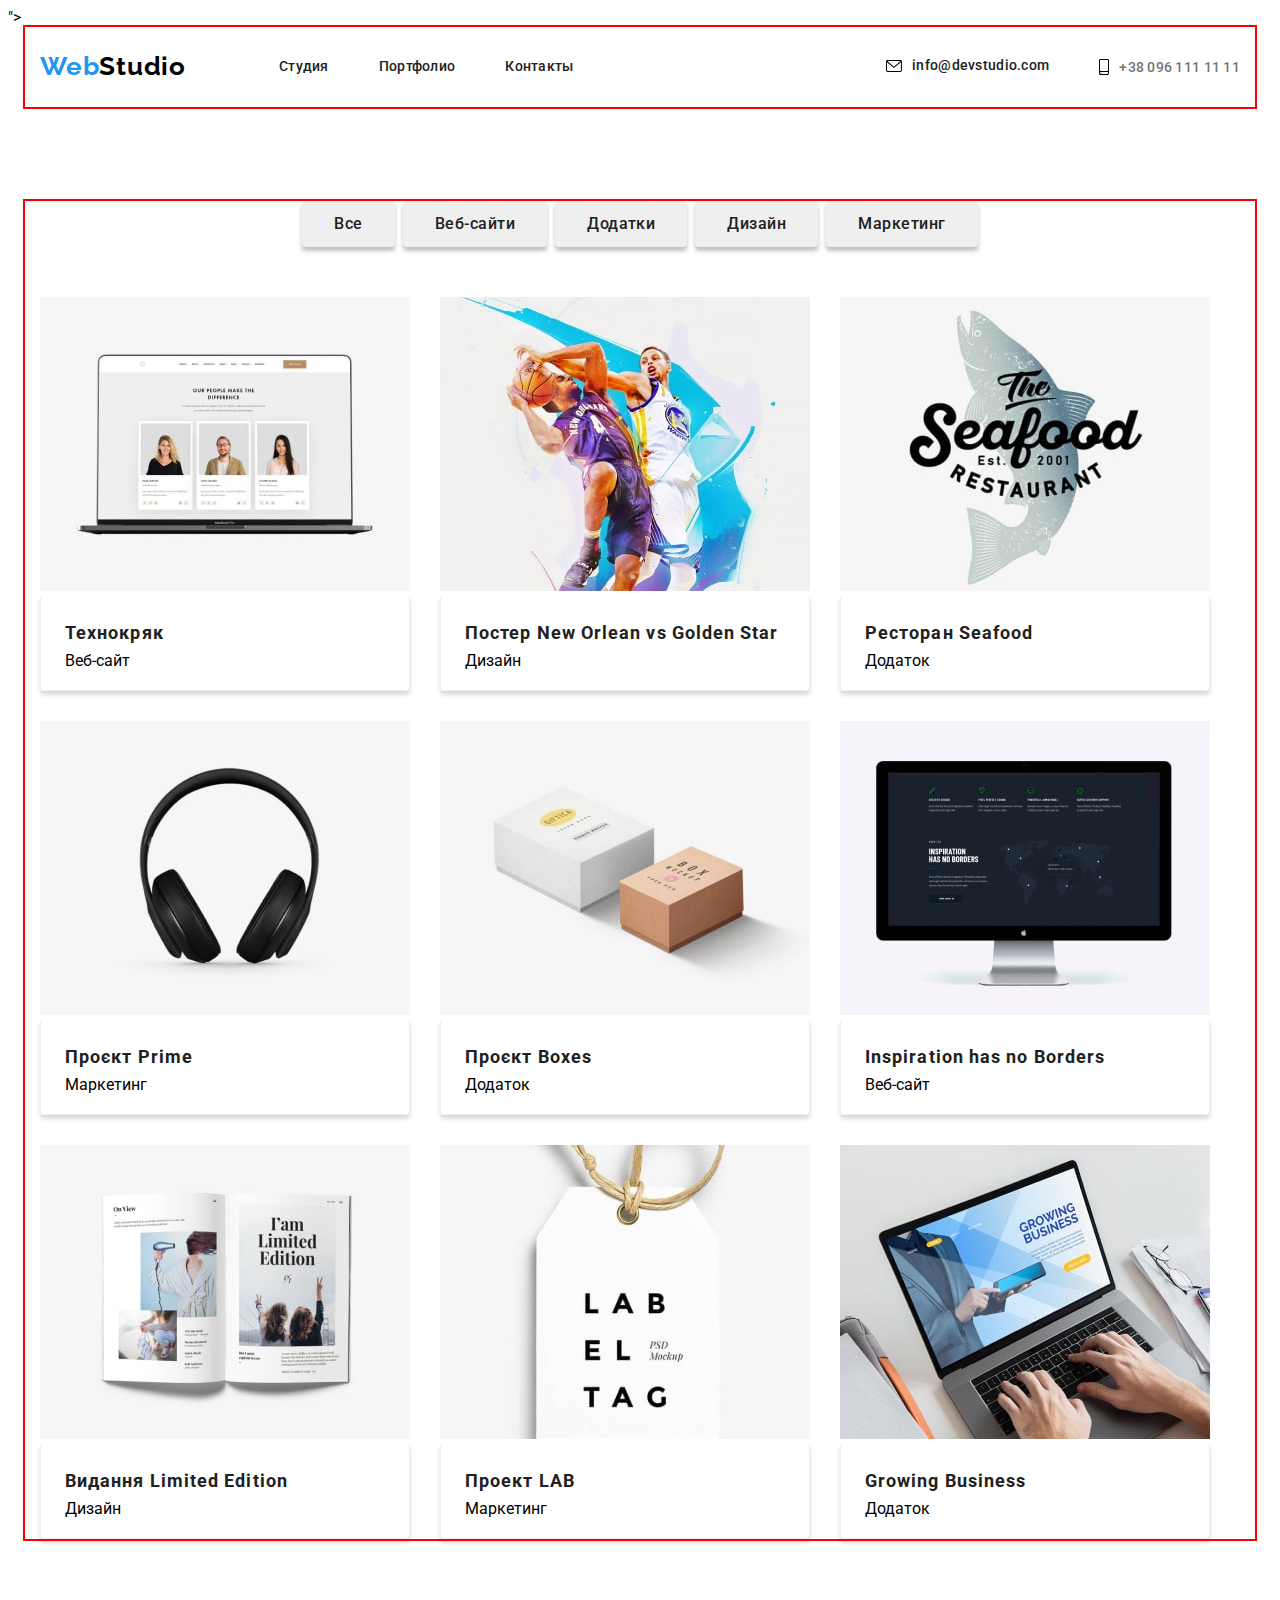
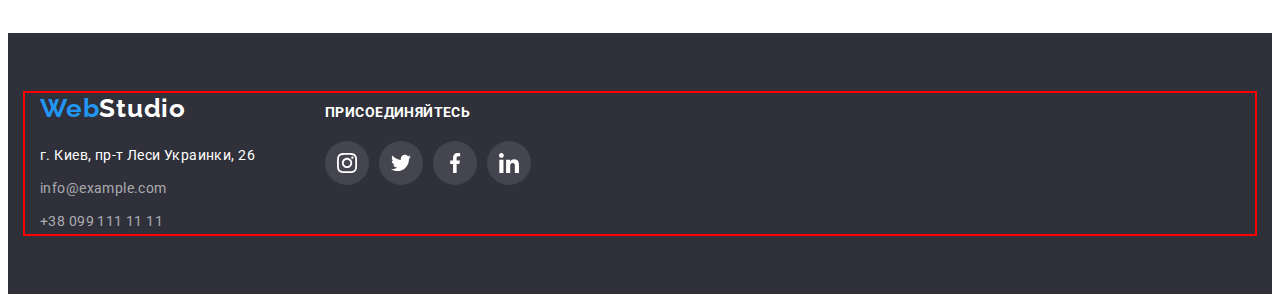
==== portfolio.html @ ff88aa7c "Summary" ====
<!DOCTYPE html>
<html lang="ru">
  <head>
    <meta charset="UTF-8" />
    <meta http-equiv="X-UA-Compatible" content="IE=edge" />
    <meta name="viewport" content="width=device-width, initial-scale=1.0" />
    <title>Document</title>
    <link rel="preconnect" href="https://fonts.googleapis.com" />
    <link rel="preconnect" href="https://fonts.gstatic.com" crossorigin />
    <link
      href="https://fonts.googleapis.com/css2?family=Montserrat:wght@400;700&family=Raleway:wght@700&family=Roboto:wght@400;500;700;900&display=swap"
      rel="stylesheet"
    />
    <link
      rel="stylesheet"
      href="https://cdnjs.cloudflare.com/ajax/libs/modern-normalize/1.1.0/modern-normalize.min.css"
      integrity="sha512-wpPYUAdjBVSE4KJnH1VR1HeZfpl1ub8YT/NKx4PuQ5NmX2tKuGu6U/JRp5y+Y8XG2tV+wKQpNHVUX03MfMFn9Q=="
      crossorigin="anonymous"
      referrerpolicy="no-referrer"
    />
    ">
    <link rel="stylesheet" href="./css/styles.css" />
  </head>
  <body>
    <!--Header-->
    <header class="header">
      <div class="container">
        <a href="" lang="en" class="header-logo link">
          <span class="logo-web">Web</span
          ><span class="logo-studio">Studio</span>
        </a>
        <nav class="header-nav">
          <ul class="header-list list">
            <li class="header-item">
              <a href="" class="header-link link">Студия</a>
            </li>
            <li class="header-item">
              <a href="./portfolio.html " class="header-link link">Портфолио</a>
            </li>
            <li class="header-item">
              <a href="" class="header-link link">Контакты</a>
            </li>
          </ul>
        </nav>

        <ul class="header-list-contact list">
          <li class="header-item-mail">
            <a href="mailto:info@devstudio.com" class="header-link link">
              <svg class="header-icon" width="16" height="12">
                <use href="./img/icons.svg#icon-envelope"></use>
              </svg>
              info@devstudio.com
            </a>
          </li>
          <li class="header-item-tel">
            <a href="tel:+380961111111" class="header-tel header-link link">
              <svg class="header-icon" width="10" height="16">
                <use href="./img/icons.svg#icon-smartphone"></use>
              </svg>
              +38 096 111 11 11</a
            >
          </li>
        </ul>
      </div>
    </header>
    <main>
      <!--Портфолио-->
      <section class="portfolio section">
        <div class="container">
          <h2 class="visually-hidden">портфолио</h2>

          <ul class="portfolio-list buttons list">
            <li class="portfolio-item-btn">
              <button type="button" class="portfolio-btn">Все</button>
            </li>
            <li class="portfolio-item-btn">
              <button type="button" class="portfolio-btn">Веб-сайти</button>
            </li>
            <li class="portfolio-item-btn">
              <button type="button" class="portfolio-btn">Додатки</button>
            </li>
            <li class="portfolio-item-btn">
              <button type="button" class="portfolio-btn">Дизайн</button>
            </li>
            <li class="portfolio-item-btn">
              <button type="button" class="portfolio-btn">Маркетинг</button>
            </li>
          </ul>

          <!--Картинки  -->
          <ul class="portfolio-list picture list">
            <li class="portfolio-item pictures">
              <img
                src="./img/portfolio-img-1.jpg"
                alt="работники"
                width="370"
                height="294"
              />
              <div class="portfolio-work">
                <h2 class="portfolio-title">Технокряк</h2>
                <p class="portfolio-after-title">Веб-сайт</p>
              </div>
            </li>
            <li class="portfolio-item pictures">
              <img
                src="./img/portfolio-img-2.jpg"
                alt="работники"
                width="370"
                height="294"
              />
              <div class="portfolio-work">
                <h2 class="portfolio-title">
                  Постер <span lang="en">New Orlean vs Golden Star</span>
                </h2>
                <p class="portfolio-after-title">Дизайн</p>
              </div>
            </li>

            <li class="portfolio-item pictures">
              <img
                src="./img/portfolio-img-3.jpg"
                alt="работники"
                width="370"
                height="294"
              />
              <div class="portfolio-work">
                <h2 class="portfolio-title">
                  Ресторан <span lang="en">Seafood</span>
                </h2>
                <p class="portfolio-after-title">Додаток</p>
              </div>
            </li>
            <li class="portfolio-item pictures">
              <img
                src="./img/portfolio-img-4.jpg"
                alt="работники"
                width="370"
                height="294"
              />
              <div class="portfolio-work">
                <h2 class="portfolio-title">
                  Проєкт <span lang="en">Prime</span>
                </h2>
                <p class="portfolio-after-title">Маркетинг</p>
              </div>
            </li>
            <li class="portfolio-item pictures">
              <img
                src="./img/portfolio-img-5.jpg"
                alt="работники"
                width="370"
                height="294"
              />
              <div class="portfolio-work">
                <h2 class="portfolio-title">
                  Проєкт <span lang="en">Boxes</span>
                </h2>
                <p class="portfolio-after-title">Додаток</p>
              </div>
            </li>
            <li class="portfolio-item pictures">
              <img
                src="./img/portfolio-img-6.jpg"
                alt="работники"
                width="370"
                height="294"
              />
              <div class="portfolio-work">
                <h2 class="portfolio-title" lang="en">
                  Inspiration has no Borders
                </h2>
                <p class="portfolio-after-title">Веб-сайт</p>
              </div>
            </li>

            <li class="portfolio-item pictures">
              <img
                src="./img/portfolio-img-7.jpg"
                alt="работники"
                width="370"
                height="294"
              />
              <div class="portfolio-work">
                <h2 class="portfolio-title">
                  Видання <span lang="en">Limited Edition</span>
                </h2>
                <p class="portfolio-after-title">Дизайн</p>
              </div>
            </li>
            <li class="portfolio-item pictures">
              <img
                src="./img/portfolio-img-8.jpg"
                alt="работники"
                width="370"
                height="294"
              />
              <div class="portfolio-work">
                <h2 class="portfolio-title">
                  Проект <span lang="en">LAB</span>
                </h2>
                <p class="portfolio-after-title">Маркетинг</p>
              </div>
            </li>
            <li class="portfolio-item pictures">
              <img
                src="./img/portfolio-img-9.jpg"
                alt="работники"
                width="370"
                height="294"
              />
              <div class="portfolio-work">
                <h2 class="portfolio-title" lang="en">Growing Business</h2>
                <p class="portfolio-after-title">Додаток</p>
              </div>
            </li>
          </ul>
        </div>
      </section>
    </main>
    <!-- footer -->
    <footer class="footer">
      <div class="container">
        <div class="footer-logo-address">
          <a href="" lang="en" class="footer-logo link">
            <span class="logo-web">Web</span
            ><span class="footer-logo-studio">Studio</span></a
          >
          <div class="address-footer">
            <address>
              <ul class="footer-list list">
                <li class="footer-item">
                  <a
                    href="https://goo.gl/maps/qvXxVnN7LqY2DfTUA"
                    target="_blank"
                    rel="noopener noreferrer nofollow"
                    class="footer-adress link header-link"
                    >г. Киев, пр-т Леси Украинки, 26</a
                  >
                </li>
                <li class="footer-item">
                  <a
                    href="mailto:info@example.com"
                    class="footer-link link header-link"
                    >info@example.com</a
                  >
                </li>
                <li class="footer-item">
                  <a
                    href="tel:+380991111111"
                    class="footer-tel link header-link"
                    >+38 099 111 11 11</a
                  >
                </li>
              </ul>
            </address>
          </div>
        </div>
        <div class="join-footer">
          <h3 class="join-footer-title">Присоединяйтесь</h3>
          <ul class="join-footer-list">
            <li class="join-footer-item">
              <a href="" class="join-footer-link link">
                <svg class="join-footer-icon" width="20" height="20">
                  <use href="./img/icons.svg#icon-instagram"></use>
                </svg>
              </a>
            </li>
            <li class="join-footer-item">
              <a href="" class="join-footer-link link">
                <svg class="join-footer-icon" width="20" height="20">
                  <use href="./img/icons.svg#icon-twitter"></use>
                </svg>
              </a>
            </li>
            <li class="join-footer-item">
              <a href="" class="join-footer-link link">
                <svg class="join-footer-icon" width="20" height="20">
                  <use href="./img/icons.svg#icon-facebook"></use>
                </svg>
              </a>
            </li>
            <li class="join-footer-item">
              <a href="" class="join-footer-link link">
                <svg class="join-footer-icon" width="20" height="20">
                  <use href="./img/icons.svg#icon-linkedin"></use>
                </svg>
              </a>
            </li>
          </ul>
        </div>
      </div>
    </footer>
  </body>
</html>
---- css/styles.css ----
:root {
  --main-title-color: #212121;
  --main-after-title-color: #757575;
  --main-hero-background-color: #2f303a;
}

html {
  box-sizing: border-box;
}
p,
h1,
h2,
h3,
h4,
h5,
h6 {
  margin: 0;
}
ul {
  margin: 0;
  padding-left: 0;
}

button {
  cursor: pointer;
}
address {
  font-style: normal;
}

body {
  font-family: "Roboto", sans-serif;
}
.container {
  width: 1200px;
  padding-left: 15px;
  padding-right: 15px;
  margin-left: auto;
  margin-right: auto;
  outline: 2px solid red;
}

/* -----------HEADER---------- */

.header .container {
  display: flex;
  align-items: center;
}

.header {
  background-color: #ffffff;
}
.header-logo {
  font-family: "Raleway";
  font-weight: 700;
  font-size: 26px;
  line-height: 1.19;
  letter-spacing: 0.03em;
  padding-top: 24px;
  padding-bottom: 25px;
  margin-right: 93px;
}

.logo-studio {
  color: #000000;
}
.logo-web {
  color: #2196f3;
}
.list {
  list-style: none;
}

.header-list {
  display: flex;
}
.link {
  text-decoration: none;
}

.header-list-contact {
  display: flex;
  margin-left: auto;
}
.header-link {
  display: flex;
  align-items: center;
  font-weight: 500;
  font-size: 14px;
  line-height: 1.14;
  letter-spacing: 0.02em;
  color: #212121;
}
.header-item:not(:last-child) {
  margin-right: 50px;
}

.header-tel {
  font-weight: 500;
  font-size: 14px;
  line-height: 1.33;
  letter-spacing: 0.02em;
  color: #757575;
}

.header-item-tel {
  margin-left: 50px;
}
.header-link:hover {
  color: #2196f3;
  fill: #2196f3;
}

.header-icon {
  margin-right: 10px;
}
/* -----------HERO---------- */
.hero {
  padding: 200px 0;
  max-width: 1600px;
  margin: 0 auto;
  text-align: center;
  background-repeat: no-repeat;
  background-position: center;
  background-color: grey;
  background-image: linear-gradient(
      rgba(47, 48, 58, 0.4),
      rgba(47, 48, 58, 0.4)
    ),
    url(../img/Img\ hero.jpg);
}

.hero,
footer {
  background-color: var(--main-hero-background-color);
}
.visually-hidden {
  position: absolute;
  width: 1px;
  height: 1px;
  margin: -1px;
  border: 0;
  padding: 0;
  white-space: nowrap;
  clip-path: inset(100%);
  clip: rect(0 0 0 0);
  overflow: hidden;
}

.hero-title {
  margin: 0 auto;
  font-weight: 900;
  font-size: 44px;
  line-height: 1.36;
  text-align: center;
  letter-spacing: 0.06em;
  text-transform: uppercase;
  color: #ffffff;
  margin-bottom: 30px;
  max-width: 696px;
}

.hero-btn {
  font-weight: 700;
  font-size: 16px;
  line-height: 1.87;
  letter-spacing: 0.06em;
  color: #ffffff;
  background-color: #2196f3;
  min-width: 216px;
  height: 50px;
}
button {
  display: inline-block;
  font-family: inherit;
  padding: 10px 32px;
}

/* ----конкурентные примущества -----*/
.features-benefits {
  background-color: #f5f4fa;
  margin-bottom: 30px;
  border-radius: 4px;
  height: 120px;
  justify-content: center;
  align-items: center;
  display: flex;
  fill: #afb1b8;
}

.features-list {
  display: flex;
  gap: 30px;
}

.features-after-title {
  font-size: 14px;
  line-height: 1.71;
  letter-spacing: 0.03em;
  color: var(--main-after-title-color);
}

.features-title {
  font-weight: 700;
  font-size: 14px;
  line-height: 1.14;
  letter-spacing: 0.03em;
  text-transform: uppercase;
  color: var(--main-title-color);
  margin-bottom: 10px;
}

/* ----примеры работ---- */

.work-title {
  font-weight: 700;
  font-size: 36px;
  line-height: 1.17;
  text-align: center;
  letter-spacing: 0.03em;
  margin-bottom: 50px;
  color: var(--main-title-color);
}
.work-list {
  display: flex;
  gap: 30px;
}
/* -----команда работников----- */
.team {
  background-color: #f5f4fa;
}
.tean-item {
  width: calc((100%-90px) / 4);
  background-color: #ffffff;
  box-shadow: 0px 1px 3px rgba(0, 0, 0, 0.12), 0px 1px 1px rgba(0, 0, 0, 0.14),
    0px 2px 1px rgba(0, 0, 0, 0.2);
  border-radius: 0px 0px 4px 4px;
}
.team-list {
  display: flex;
  gap: 30px;
}
.team--title {
  font-weight: 700;
  font-size: 36px;
  line-height: 1, 17;
  text-align: center;
  letter-spacing: 0.03em;
  margin-bottom: 50px;
  color: var(--main-title-color);
}

.team-title {
  font-weight: 500;
  font-size: 16px;
  line-height: 1.19;
  text-align: center;
  letter-spacing: 0.03em;
  margin-bottom: 10px;
  color: var(--main-title-color);
}
.team-after-title {
  line-height: 1.19;
  text-align: center;
  letter-spacing: 0.03em;
  color: var(--main-after-title-color);
  margin-bottom: 16px;
}
.team-wrap {
  padding-top: 30px;
  padding-bottom: 30px;
}

.team-soc-link {
  width: 100%;
  height: 100%;
  border-radius: 50%;
  display: flex;
  align-items: center;
  justify-content: center;
}
.team-soc-link:hover,
.team-soc-link:focus {
  background-color: #2196f3;
}

.team-soc-link:hover .team-soc-icon,
.team-soc-link:focus .team-soc-icon {
  fill: #ffffff;
}

.team-soc {
  display: flex;
  justify-content: center;
  gap: 10px;
}
.team-soc-icon {
  fill: #afb1b8;
}
.team-soc-item {
  width: 44px;
  height: 44px;
}
/* ------Постоянные клиенты------- */
.clients-list {
  display: flex;
  gap: 30px;
}
.clients-link:hover,
.clients-link:focus {
  fill: #2196f3;
  border-color: #2196f3;
}
.section-title {
  font-weight: 700;
  font-size: 36px;
  line-height: 1.17;
  text-align: center;
  letter-spacing: 0.03em;
  color: var(--main-title-color);
  margin-bottom: 50px;
}

.clients-link {
  border: 1px solid #afb1b8;
  border-radius: 4px;
  width: 170px;
  height: 92px;
  justify-content: center;
  align-items: center;
  display: flex;
  fill: #afb1b8;
}
.clients-link:last-child {
  margin-right: 0;
}
/* ----footer---- */
.footer .container {
  display: flex;
  align-items: baseline;
  gap: 70px;
}

.footer-adress {
  font-style: normal;
  font-weight: 400;
  font-size: 14px;
  line-height: 1.71;
  letter-spacing: 0.03em;
  color: #ffffff;
  display: inline-block;
}
.footer-link,
.footer-tel {
  font-style: normal;
  font-weight: 400;
  font-size: 14px;
  line-height: 1.71;
  letter-spacing: 0.03em;
  color: rgba(255, 255, 255, 0.6);
  display: inline-block;
}

.footer-item:not(:last-child) {
  margin-bottom: 9px;
}
.join-footer-item .footer-tel {
  font-family: "Roboto";
  font-style: normal;
  font-weight: 400;
  font-size: 14px;
  line-height: 1.71;
  letter-spacing: 0.03em;
  color: rgba(255, 255, 255, 0.6);
  display: inline-block;
}
.footer-logo {
  font-weight: 700;
  font-size: 26px;
  line-height: 1.19;
  letter-spacing: 0.03em;
}
.footer-logo-studio {
  color: #ffffff;
}

.footer {
  padding-top: 60px;
  padding-bottom: 60px;
  display: flex;
}
.footer-logo {
  margin-bottom: 20px;
  display: inline-block;
  font-family: "Raleway";
}
.join-footer-list {
  display: flex;
  gap: 10px;
  list-style: none;
}
.join-footer-link {
  width: 44px;
  height: 44px;
  border-radius: 50%;
  background-color: rgba(255, 255, 255, 0.1);
  display: flex;
  align-items: center;
  justify-content: center;
}
.join-footer-icon {
  fill: #ffffff;
}
.join-footer-link:hover {
  background-color: #2196f3;
}
.join-footer-title {
  font-weight: 700;
  font-size: 14px;
  line-height: 1.14;
  letter-spacing: 0.03em;
  text-transform: uppercase;
  margin-bottom: 20px;
  color: #ffffff;
}
.join-footer-item {
}
/* -----Портфолио------ */

.portfolio-btn {
  font-weight: 500;
  font-size: 16px;
  line-height: 1.62;
  text-align: center;
  letter-spacing: 0.03em;
  color: #212121;
  border: none;
  box-shadow: 0px 4px 4px rgba(0, 0, 0, 0.25);
  border-radius: 4px;
}

.portfolio-item-btn:not(:last-child) {
  margin-right: 8px;
}

.buttons {
  display: flex;
  justify-content: center;
  margin-bottom: 50px;
}
.portfolio-list {
  display: flex;
  flex-wrap: wrap;
}

/* -----картинки----- */

.portfolio-title {
  font-weight: 700;
  font-size: 18px;
  line-height: 2;
  letter-spacing: 0.06em;
  color: var(--main-title-color);
}
.picture {
  gap: 30px;
}
.pictures {
  flex-basis: calc(100% / 3 - 30px);
}
.portfolio-work {
  padding-top: 20px;
  padding-right: 24px;
  padding-bottom: 20px;
  padding-left: 24px;
  border: 1px solid #eeeeee;
  border-top: none;
  box-shadow: 0px 4px 4px rgba(0, 0, 0, 0.15);
  border-radius: 4px;
}

#EEEEEE .portfolio-after-title {
  font-weight: 400;
  font-size: 16px;
  line-height: 30px;
  letter-spacing: 0.03em;
  color: var(--main-after-title-color);
}
.portfolio-btn:hover {
  color: #ffffff;
}

.section {
  padding-top: 94px;
  padding-bottom: 94px;
}
.section-not {
  padding-bottom: 94px;
}
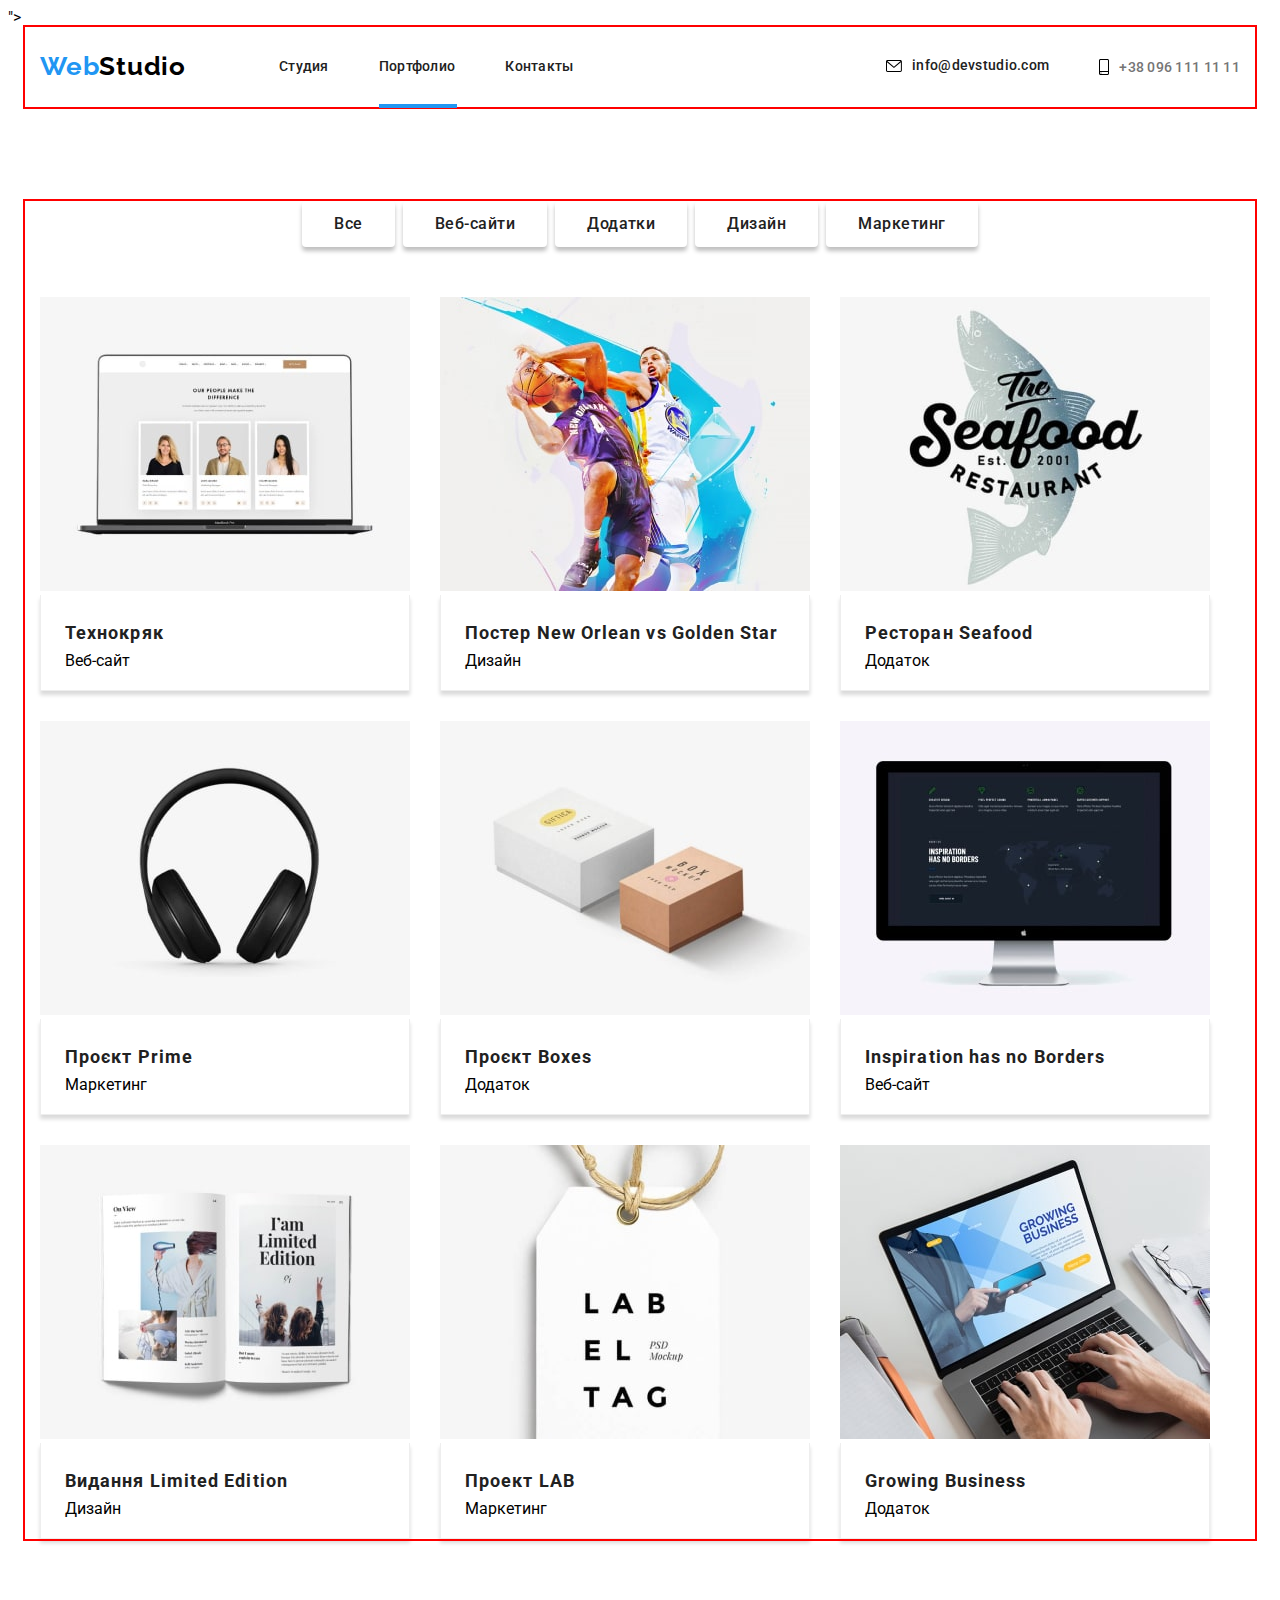
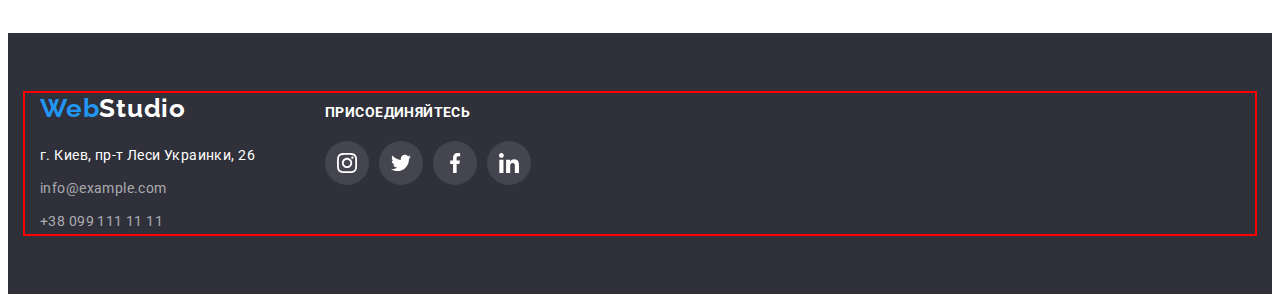
==== commit 333cb4e1: "Summary" ====
--- a/portfolio.html
+++ b/portfolio.html
@@ -35,7 +35,9 @@
               <a href="" class="header-link link">Студия</a>
             </li>
             <li class="header-item">
-              <a href="./portfolio.html " class="header-link link">Портфолио</a>
+              <a href="./portfolio.html " class="header-link link emphas"
+                >Портфолио</a
+              >
             </li>
             <li class="header-item">
               <a href="" class="header-link link">Контакты</a>
@@ -90,24 +92,40 @@
           <!--Картинки  -->
           <ul class="portfolio-list picture list">
             <li class="portfolio-item pictures">
-              <img
-                src="./img/portfolio-img-1.jpg"
-                alt="работники"
-                width="370"
-                height="294"
-              />
+              <div class="portfolio-top-wrap">
+                <img
+                  src="./img/portfolio-img-1.jpg"
+                  alt="работники"
+                  width="370"
+                  height="294"
+                />
+                <p class="portfolio-top-text">
+                  Lorem, ipsum dolor sit amet consectetur adipisicing elit.
+                  Autem assumenda quasi architecto dolorem quod tempora
+                  perferendis? Ex odit dolores quae nesciunt, consectetur illum
+                  nisi molestiae. Nobis molestiae soluta doloribus animi!
+                </p>
+              </div>
               <div class="portfolio-work">
                 <h2 class="portfolio-title">Технокряк</h2>
                 <p class="portfolio-after-title">Веб-сайт</p>
               </div>
             </li>
             <li class="portfolio-item pictures">
-              <img
-                src="./img/portfolio-img-2.jpg"
-                alt="работники"
-                width="370"
-                height="294"
-              />
+              <div class="portfolio-top-wrap">
+                <img
+                  src="./img/portfolio-img-2.jpg"
+                  alt="работники"
+                  width="370"
+                  height="294"
+                />
+                <p class="portfolio-top-text">
+                  Lorem, ipsum dolor sit amet consectetur adipisicing elit.
+                  Autem assumenda quasi architecto dolorem quod tempora
+                  perferendis? Ex odit dolores quae nesciunt, consectetur illum
+                  nisi molestiae. Nobis molestiae soluta doloribus animi!
+                </p>
+              </div>
               <div class="portfolio-work">
                 <h2 class="portfolio-title">
                   Постер <span lang="en">New Orlean vs Golden Star</span>
@@ -117,12 +135,20 @@
             </li>
 
             <li class="portfolio-item pictures">
-              <img
-                src="./img/portfolio-img-3.jpg"
-                alt="работники"
-                width="370"
-                height="294"
-              />
+              <div class="portfolio-top-wrap">
+                <img
+                  src="./img/portfolio-img-3.jpg"
+                  alt="работники"
+                  width="370"
+                  height="294"
+                />
+                <p class="portfolio-top-text">
+                  Lorem, ipsum dolor sit amet consectetur adipisicing elit.
+                  Autem assumenda quasi architecto dolorem quod tempora
+                  perferendis? Ex odit dolores quae nesciunt, consectetur illum
+                  nisi molestiae. Nobis molestiae soluta doloribus animi!
+                </p>
+              </div>
               <div class="portfolio-work">
                 <h2 class="portfolio-title">
                   Ресторан <span lang="en">Seafood</span>
@@ -131,12 +157,20 @@
               </div>
             </li>
             <li class="portfolio-item pictures">
-              <img
-                src="./img/portfolio-img-4.jpg"
-                alt="работники"
-                width="370"
-                height="294"
-              />
+              <div class="portfolio-top-wrap">
+                <img
+                  src="./img/portfolio-img-4.jpg"
+                  alt="работники"
+                  width="370"
+                  height="294"
+                />
+                <p class="portfolio-top-text">
+                  Lorem, ipsum dolor sit amet consectetur adipisicing elit.
+                  Autem assumenda quasi architecto dolorem quod tempora
+                  perferendis? Ex odit dolores quae nesciunt, consectetur illum
+                  nisi molestiae. Nobis molestiae soluta doloribus animi!
+                </p>
+              </div>
               <div class="portfolio-work">
                 <h2 class="portfolio-title">
                   Проєкт <span lang="en">Prime</span>
@@ -145,12 +179,20 @@
               </div>
             </li>
             <li class="portfolio-item pictures">
-              <img
-                src="./img/portfolio-img-5.jpg"
-                alt="работники"
-                width="370"
-                height="294"
-              />
+              <div class="portfolio-top-wrap">
+                <img
+                  src="./img/portfolio-img-5.jpg"
+                  alt="работники"
+                  width="370"
+                  height="294"
+                />
+                <p class="portfolio-top-text">
+                  Lorem, ipsum dolor sit amet consectetur adipisicing elit.
+                  Autem assumenda quasi architecto dolorem quod tempora
+                  perferendis? Ex odit dolores quae nesciunt, consectetur illum
+                  nisi molestiae. Nobis molestiae soluta doloribus animi!
+                </p>
+              </div>
               <div class="portfolio-work">
                 <h2 class="portfolio-title">
                   Проєкт <span lang="en">Boxes</span>
@@ -159,12 +201,20 @@
               </div>
             </li>
             <li class="portfolio-item pictures">
-              <img
-                src="./img/portfolio-img-6.jpg"
-                alt="работники"
-                width="370"
-                height="294"
-              />
+              <div class="portfolio-top-wrap">
+                <img
+                  src="./img/portfolio-img-6.jpg"
+                  alt="работники"
+                  width="370"
+                  height="294"
+                />
+                <p class="portfolio-top-text">
+                  Lorem, ipsum dolor sit amet consectetur adipisicing elit.
+                  Autem assumenda quasi architecto dolorem quod tempora
+                  perferendis? Ex odit dolores quae nesciunt, consectetur illum
+                  nisi molestiae. Nobis molestiae soluta doloribus animi!
+                </p>
+              </div>
               <div class="portfolio-work">
                 <h2 class="portfolio-title" lang="en">
                   Inspiration has no Borders
@@ -174,12 +224,20 @@
             </li>
 
             <li class="portfolio-item pictures">
-              <img
-                src="./img/portfolio-img-7.jpg"
-                alt="работники"
-                width="370"
-                height="294"
-              />
+              <div class="portfolio-top-wrap">
+                <img
+                  src="./img/portfolio-img-7.jpg"
+                  alt="работники"
+                  width="370"
+                  height="294"
+                />
+                <p class="portfolio-top-text">
+                  Lorem, ipsum dolor sit amet consectetur adipisicing elit.
+                  Autem assumenda quasi architecto dolorem quod tempora
+                  perferendis? Ex odit dolores quae nesciunt, consectetur illum
+                  nisi molestiae. Nobis molestiae soluta doloribus animi!
+                </p>
+              </div>
               <div class="portfolio-work">
                 <h2 class="portfolio-title">
                   Видання <span lang="en">Limited Edition</span>
@@ -188,12 +246,20 @@
               </div>
             </li>
             <li class="portfolio-item pictures">
-              <img
-                src="./img/portfolio-img-8.jpg"
-                alt="работники"
-                width="370"
-                height="294"
-              />
+              <div class="portfolio-top-wrap">
+                <img
+                  src="./img/portfolio-img-8.jpg"
+                  alt="работники"
+                  width="370"
+                  height="294"
+                />
+                <p class="portfolio-top-text">
+                  Lorem, ipsum dolor sit amet consectetur adipisicing elit.
+                  Autem assumenda quasi architecto dolorem quod tempora
+                  perferendis? Ex odit dolores quae nesciunt, consectetur illum
+                  nisi molestiae. Nobis molestiae soluta doloribus animi!
+                </p>
+              </div>
               <div class="portfolio-work">
                 <h2 class="portfolio-title">
                   Проект <span lang="en">LAB</span>
@@ -202,12 +268,20 @@
               </div>
             </li>
             <li class="portfolio-item pictures">
-              <img
-                src="./img/portfolio-img-9.jpg"
-                alt="работники"
-                width="370"
-                height="294"
-              />
+              <div class="portfolio-top-wrap">
+                <img
+                  src="./img/portfolio-img-9.jpg"
+                  alt="работники"
+                  width="370"
+                  height="294"
+                />
+                <p class="portfolio-top-text">
+                  Lorem, ipsum dolor sit amet consectetur adipisicing elit.
+                  Autem assumenda quasi architecto dolorem quod tempora
+                  perferendis? Ex odit dolores quae nesciunt, consectetur illum
+                  nisi molestiae. Nobis molestiae soluta doloribus animi!
+                </p>
+              </div>
               <div class="portfolio-work">
                 <h2 class="portfolio-title" lang="en">Growing Business</h2>
                 <p class="portfolio-after-title">Додаток</p>
--- a/css/styles.css
+++ b/css/styles.css
@@ -90,9 +90,31 @@
   line-height: 1.14;
   letter-spacing: 0.02em;
   color: #212121;
+  transition: color 250ms cubic-bezier(0.4, 0, 0.2, 1);
+   position: relative;
 }
 .header-item:not(:last-child) {
   margin-right: 50px;
+}
+
+.emphasis::after {
+  content:'';
+  width: 48px;
+  height: 4px;
+  background-color: #2196f3;
+  display: block;
+  position: absolute;
+  top: 45px;
+} 
+.emphas::after {
+content:'';
+  width: 78px;
+  height: 4px;
+  background-color: #2196f3;
+  display: block;
+  position: absolute;
+  top: 45px;
+
 }
 
 .header-tel {
@@ -113,6 +135,8 @@
 
 .header-icon {
   margin-right: 10px;
+  transition: fill 250ms cubic-bezier(0.4, 0, 0.2, 1);
+  
 }
 /* -----------HERO---------- */
 .hero {
@@ -221,6 +245,31 @@
   margin-bottom: 50px;
   color: var(--main-title-color);
 }
+.work-item {
+  
+}
+.work-top-wrap {
+position: relative;
+}
+.work-top-text {
+  position: absolute;
+bottom: 0;
+  font-weight: 700;
+font-size: 14px;
+line-height: 1.14;
+text-align: center;
+letter-spacing: 0.03em;
+text-transform: uppercase;
+color: #FFFFFF;
+background-color: rgba(47, 48, 58, 0.8);
+height: 70px;
+width: 370px;
+justify-content: center;
+  align-items: center;
+  display: flex;
+
+
+}
 .work-list {
   display: flex;
   gap: 30px;
@@ -278,6 +327,7 @@
   display: flex;
   align-items: center;
   justify-content: center;
+  transition: background-color 250ms cubic-bezier(0.4, 0, 0.2, 1);
 }
 .team-soc-link:hover,
 .team-soc-link:focus {
@@ -296,6 +346,7 @@
 }
 .team-soc-icon {
   fill: #afb1b8;
+  transition: fill 250ms cubic-bezier(0.4, 0, 0.2, 1);
 }
 .team-soc-item {
   width: 44px;
@@ -310,6 +361,9 @@
 .clients-link:focus {
   fill: #2196f3;
   border-color: #2196f3;
+}
+.clients-icon {
+   transition: fill 250ms cubic-bezier(0.4, 0, 0.2, 1);
 }
 .section-title {
   font-weight: 700;
@@ -330,6 +384,7 @@
   align-items: center;
   display: flex;
   fill: #afb1b8;
+  transition: background-color 250ms cubic-bezier(0.4, 0, 0.2, 1);
 }
 .clients-link:last-child {
   margin-right: 0;
@@ -407,6 +462,7 @@
   display: flex;
   align-items: center;
   justify-content: center;
+  transition: background-color 250ms cubic-bezier(0.4, 0, 0.2, 1);
 }
 .join-footer-icon {
   fill: #ffffff;
@@ -425,6 +481,50 @@
 }
 .join-footer-item {
 }
+
+/* ----backdrop and modal-------- */
+.backdrop {
+  position: fixed;
+  top: 0;
+  width: 100%;
+  height: 100%;
+  background-color: rgba(48, 48, 48, 0.467);
+  transition: opacity 250ms linear, visibility 250ms;
+}
+.modal {
+  position: absolute;
+  width: 528px;
+  min-height: 581px;
+  background-color: #ffffff;
+  border-radius: 4px;
+  top: 50%;
+  left: 50%;
+  transform: translate(-50%, -50%); scale(1);
+  transition: transform 250ms linear;
+}
+.backdrop.is-hidden .mobal {
+transform: translate(-50%, -50%); scale(0);
+}
+.modal-close {
+  position: absolute;
+  display: flex;
+  align-items: center;
+  justify-content: center;
+  padding: 0;
+  right: 10px;
+  top: 10px;
+  width: 30px;
+  height: 30px;
+  border: 1px solid #909090;
+  border-radius: 50%;
+  background-color: transparent;
+}
+.is-hidden {
+  opacity: 0;
+  visibility: hidden;
+  pointer-events: none;
+}
+
 /* -----Портфолио------ */
 
 .portfolio-btn {
@@ -437,6 +537,8 @@
   border: none;
   box-shadow: 0px 4px 4px rgba(0, 0, 0, 0.25);
   border-radius: 4px;
+background-color: transparent;
+transition: background-color 250ms cubic-bezier(0.4, 0, 0.2, 1), background-color 250ms;
 }
 
 .portfolio-item-btn:not(:last-child) {
@@ -461,6 +563,33 @@
   line-height: 2;
   letter-spacing: 0.06em;
   color: var(--main-title-color);
+}
+.portfolio-item:hover .portfolio-top-text {
+  transform: translateY(0);
+}
+  
+.portfolio-top-wrap {
+position: relative;
+overflow: hidden;
+}
+.portfolio-top-text {
+  position: absolute;
+  top: 0;
+  left: 0;
+  font-weight: 400;
+font-size: 18px;
+line-height: 1.56;
+letter-spacing: 0.03em;
+color: #FFFFFF;
+background-color: rgba(33, 150, 243, 0.9);
+padding-top: 63px;
+padding-right: 24px;
+padding-bottom: 63px;
+padding-left: 24px;
+height: 100%;
+transform: translateY(100%);
+transition: transform 250ms linear;
+
 }
 .picture {
   gap: 30px;
@@ -476,7 +605,7 @@
   border: 1px solid #eeeeee;
   border-top: none;
   box-shadow: 0px 4px 4px rgba(0, 0, 0, 0.15);
-  border-radius: 4px;
+ 
 }
 
 #EEEEEE .portfolio-after-title {
@@ -489,7 +618,9 @@
 .portfolio-btn:hover {
   color: #ffffff;
 }
-
+.portfolio-btn:hover {
+  background-color: #2196F3;
+}
 .section {
   padding-top: 94px;
   padding-bottom: 94px;
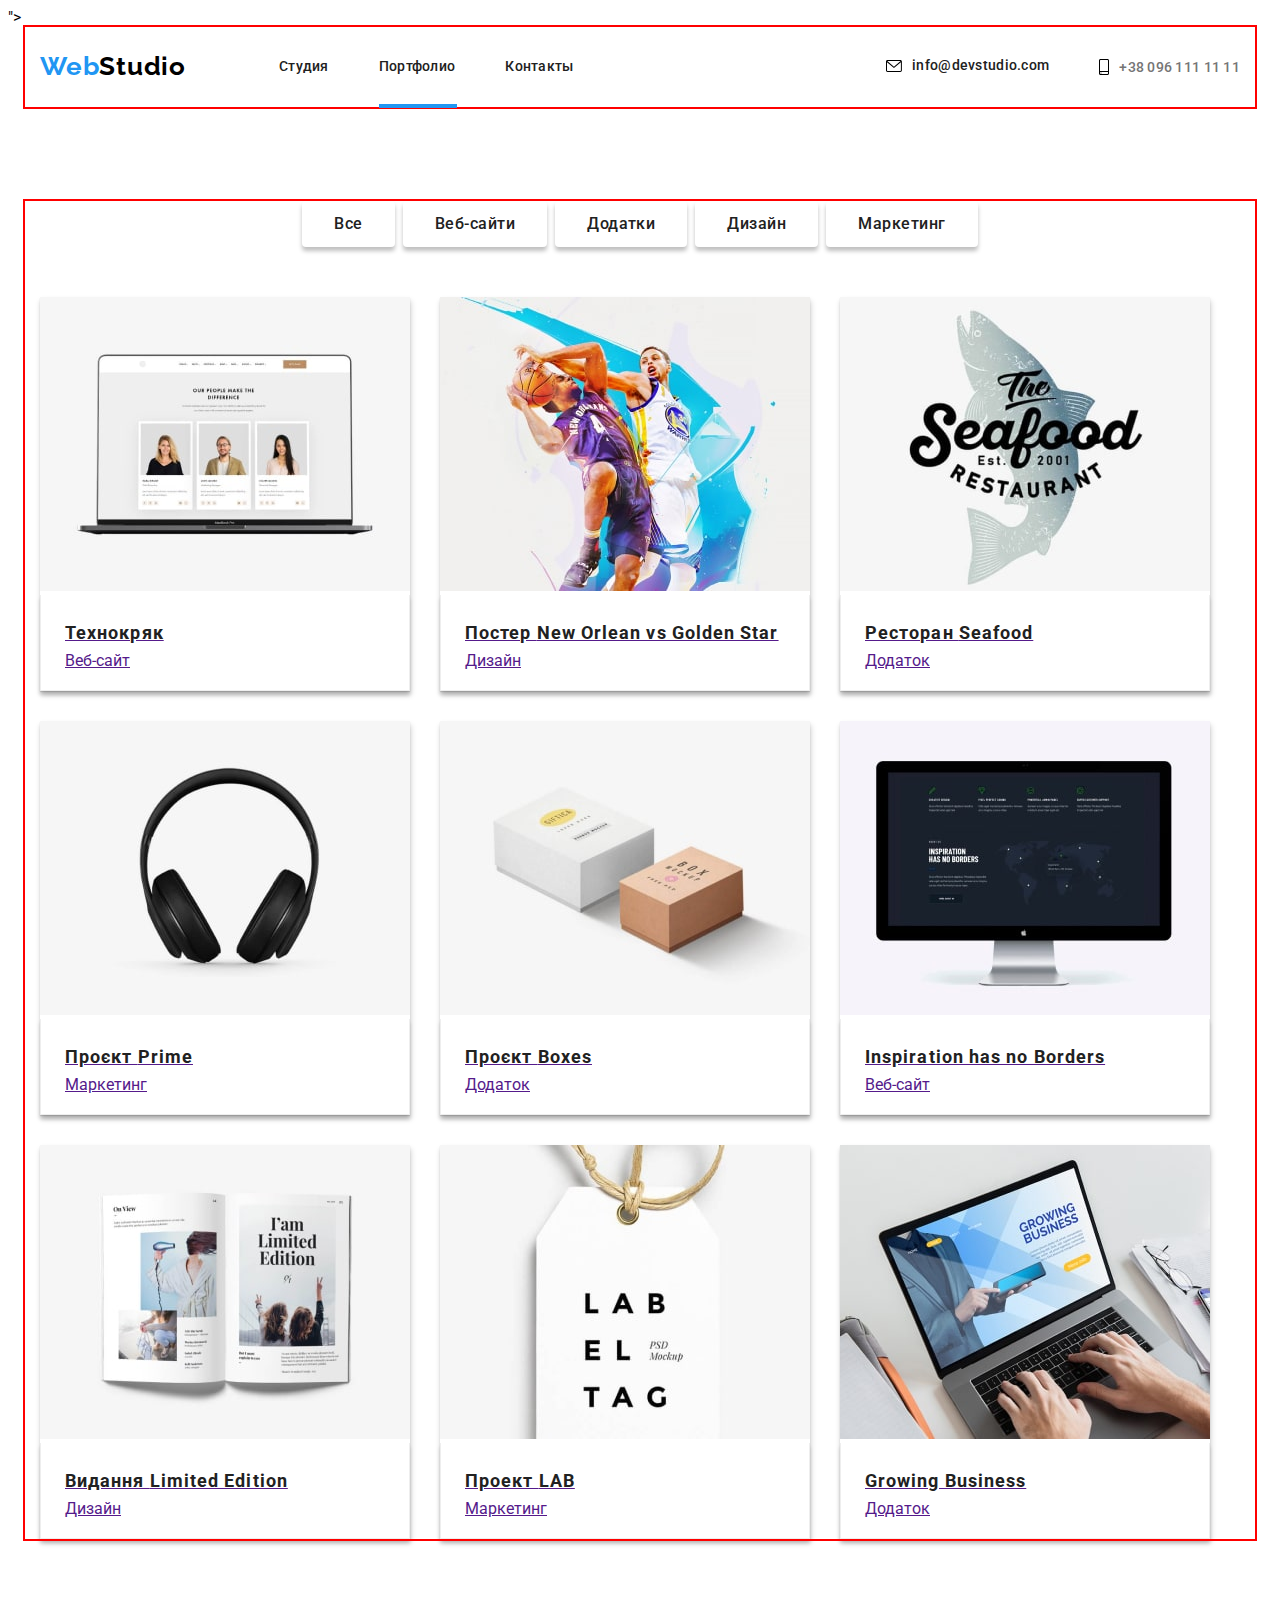
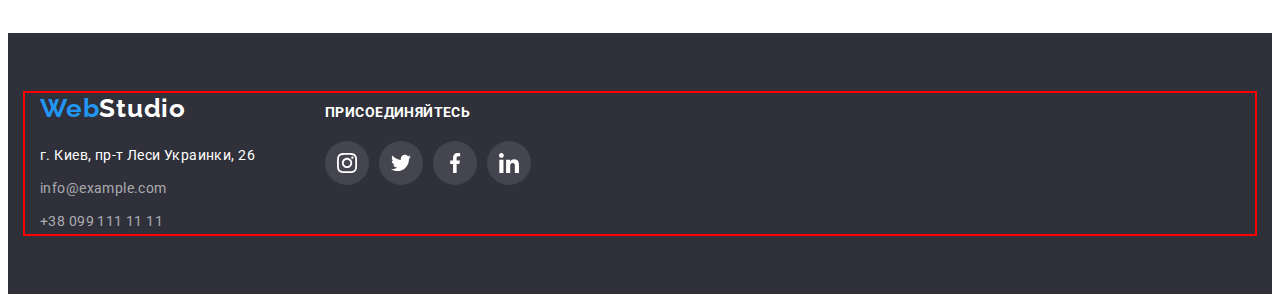
==== commit 1b682604: "Summary" ====
--- a/portfolio.html
+++ b/portfolio.html
@@ -92,200 +92,227 @@
           <!--Картинки  -->
           <ul class="portfolio-list picture list">
             <li class="portfolio-item pictures">
-              <div class="portfolio-top-wrap">
-                <img
-                  src="./img/portfolio-img-1.jpg"
-                  alt="работники"
-                  width="370"
-                  height="294"
-                />
-                <p class="portfolio-top-text">
-                  Lorem, ipsum dolor sit amet consectetur adipisicing elit.
-                  Autem assumenda quasi architecto dolorem quod tempora
-                  perferendis? Ex odit dolores quae nesciunt, consectetur illum
-                  nisi molestiae. Nobis molestiae soluta doloribus animi!
-                </p>
-              </div>
-              <div class="portfolio-work">
-                <h2 class="portfolio-title">Технокряк</h2>
-                <p class="portfolio-after-title">Веб-сайт</p>
-              </div>
-            </li>
-            <li class="portfolio-item pictures">
-              <div class="portfolio-top-wrap">
-                <img
-                  src="./img/portfolio-img-2.jpg"
-                  alt="работники"
-                  width="370"
-                  height="294"
-                />
-                <p class="portfolio-top-text">
-                  Lorem, ipsum dolor sit amet consectetur adipisicing elit.
-                  Autem assumenda quasi architecto dolorem quod tempora
-                  perferendis? Ex odit dolores quae nesciunt, consectetur illum
-                  nisi molestiae. Nobis molestiae soluta doloribus animi!
-                </p>
-              </div>
-              <div class="portfolio-work">
-                <h2 class="portfolio-title">
-                  Постер <span lang="en">New Orlean vs Golden Star</span>
-                </h2>
-                <p class="portfolio-after-title">Дизайн</p>
-              </div>
-            </li>
-
-            <li class="portfolio-item pictures">
-              <div class="portfolio-top-wrap">
-                <img
-                  src="./img/portfolio-img-3.jpg"
-                  alt="работники"
-                  width="370"
-                  height="294"
-                />
-                <p class="portfolio-top-text">
-                  Lorem, ipsum dolor sit amet consectetur adipisicing elit.
-                  Autem assumenda quasi architecto dolorem quod tempora
-                  perferendis? Ex odit dolores quae nesciunt, consectetur illum
-                  nisi molestiae. Nobis molestiae soluta doloribus animi!
-                </p>
-              </div>
-              <div class="portfolio-work">
-                <h2 class="portfolio-title">
-                  Ресторан <span lang="en">Seafood</span>
-                </h2>
-                <p class="portfolio-after-title">Додаток</p>
-              </div>
-            </li>
-            <li class="portfolio-item pictures">
-              <div class="portfolio-top-wrap">
-                <img
-                  src="./img/portfolio-img-4.jpg"
-                  alt="работники"
-                  width="370"
-                  height="294"
-                />
-                <p class="portfolio-top-text">
-                  Lorem, ipsum dolor sit amet consectetur adipisicing elit.
-                  Autem assumenda quasi architecto dolorem quod tempora
-                  perferendis? Ex odit dolores quae nesciunt, consectetur illum
-                  nisi molestiae. Nobis molestiae soluta doloribus animi!
-                </p>
-              </div>
-              <div class="portfolio-work">
-                <h2 class="portfolio-title">
-                  Проєкт <span lang="en">Prime</span>
-                </h2>
-                <p class="portfolio-after-title">Маркетинг</p>
-              </div>
-            </li>
-            <li class="portfolio-item pictures">
-              <div class="portfolio-top-wrap">
-                <img
-                  src="./img/portfolio-img-5.jpg"
-                  alt="работники"
-                  width="370"
-                  height="294"
-                />
-                <p class="portfolio-top-text">
-                  Lorem, ipsum dolor sit amet consectetur adipisicing elit.
-                  Autem assumenda quasi architecto dolorem quod tempora
-                  perferendis? Ex odit dolores quae nesciunt, consectetur illum
-                  nisi molestiae. Nobis molestiae soluta doloribus animi!
-                </p>
-              </div>
-              <div class="portfolio-work">
-                <h2 class="portfolio-title">
-                  Проєкт <span lang="en">Boxes</span>
-                </h2>
-                <p class="portfolio-after-title">Додаток</p>
-              </div>
-            </li>
-            <li class="portfolio-item pictures">
-              <div class="portfolio-top-wrap">
-                <img
-                  src="./img/portfolio-img-6.jpg"
-                  alt="работники"
-                  width="370"
-                  height="294"
-                />
-                <p class="portfolio-top-text">
-                  Lorem, ipsum dolor sit amet consectetur adipisicing elit.
-                  Autem assumenda quasi architecto dolorem quod tempora
-                  perferendis? Ex odit dolores quae nesciunt, consectetur illum
-                  nisi molestiae. Nobis molestiae soluta doloribus animi!
-                </p>
-              </div>
-              <div class="portfolio-work">
-                <h2 class="portfolio-title" lang="en">
-                  Inspiration has no Borders
-                </h2>
-                <p class="portfolio-after-title">Веб-сайт</p>
-              </div>
-            </li>
-
-            <li class="portfolio-item pictures">
-              <div class="portfolio-top-wrap">
-                <img
-                  src="./img/portfolio-img-7.jpg"
-                  alt="работники"
-                  width="370"
-                  height="294"
-                />
-                <p class="portfolio-top-text">
-                  Lorem, ipsum dolor sit amet consectetur adipisicing elit.
-                  Autem assumenda quasi architecto dolorem quod tempora
-                  perferendis? Ex odit dolores quae nesciunt, consectetur illum
-                  nisi molestiae. Nobis molestiae soluta doloribus animi!
-                </p>
-              </div>
-              <div class="portfolio-work">
-                <h2 class="portfolio-title">
-                  Видання <span lang="en">Limited Edition</span>
-                </h2>
-                <p class="portfolio-after-title">Дизайн</p>
-              </div>
-            </li>
-            <li class="portfolio-item pictures">
-              <div class="portfolio-top-wrap">
-                <img
-                  src="./img/portfolio-img-8.jpg"
-                  alt="работники"
-                  width="370"
-                  height="294"
-                />
-                <p class="portfolio-top-text">
-                  Lorem, ipsum dolor sit amet consectetur adipisicing elit.
-                  Autem assumenda quasi architecto dolorem quod tempora
-                  perferendis? Ex odit dolores quae nesciunt, consectetur illum
-                  nisi molestiae. Nobis molestiae soluta doloribus animi!
-                </p>
-              </div>
-              <div class="portfolio-work">
-                <h2 class="portfolio-title">
-                  Проект <span lang="en">LAB</span>
-                </h2>
-                <p class="portfolio-after-title">Маркетинг</p>
-              </div>
-            </li>
-            <li class="portfolio-item pictures">
-              <div class="portfolio-top-wrap">
-                <img
-                  src="./img/portfolio-img-9.jpg"
-                  alt="работники"
-                  width="370"
-                  height="294"
-                />
-                <p class="portfolio-top-text">
-                  Lorem, ipsum dolor sit amet consectetur adipisicing elit.
-                  Autem assumenda quasi architecto dolorem quod tempora
-                  perferendis? Ex odit dolores quae nesciunt, consectetur illum
-                  nisi molestiae. Nobis molestiae soluta doloribus animi!
-                </p>
-              </div>
-              <div class="portfolio-work">
-                <h2 class="portfolio-title" lang="en">Growing Business</h2>
-                <p class="portfolio-after-title">Додаток</p>
-              </div>
+              <a href="" class="portfolio-top-link">
+                <div class="portfolio-top-wrap">
+                  <img
+                    src="./img/portfolio-img-1.jpg"
+                    alt="работники"
+                    width="370"
+                    height="294"
+                  />
+                  <p class="portfolio-top-text">
+                    Lorem, ipsum dolor sit amet consectetur adipisicing elit.
+                    Autem assumenda quasi architecto dolorem quod tempora
+                    perferendis? Ex odit dolores quae nesciunt, consectetur
+                    illum nisi molestiae. Nobis molestiae soluta doloribus
+                    animi!
+                  </p>
+                </div>
+                <div class="portfolio-work">
+                  <h2 class="portfolio-title">Технокряк</h2>
+                  <p class="portfolio-after-title">Веб-сайт</p>
+                </div>
+              </a>
+            </li>
+            <li class="portfolio-item pictures">
+              <a href="" class="portfolio-top-link">
+                <div class="portfolio-top-wrap">
+                  <img
+                    src="./img/portfolio-img-2.jpg"
+                    alt="работники"
+                    width="370"
+                    height="294"
+                  />
+                  <p class="portfolio-top-text">
+                    Lorem, ipsum dolor sit amet consectetur adipisicing elit.
+                    Autem assumenda quasi architecto dolorem quod tempora
+                    perferendis? Ex odit dolores quae nesciunt, consectetur
+                    illum nisi molestiae. Nobis molestiae soluta doloribus
+                    animi!
+                  </p>
+                </div>
+                <div class="portfolio-work">
+                  <h2 class="portfolio-title">
+                    Постер <span lang="en">New Orlean vs Golden Star</span>
+                  </h2>
+                  <p class="portfolio-after-title">Дизайн</p>
+                </div>
+              </a>
+            </li>
+
+            <li class="portfolio-item pictures">
+              <a href="" class="portfolio-top-link">
+                <div class="portfolio-top-wrap">
+                  <img
+                    src="./img/portfolio-img-3.jpg"
+                    alt="работники"
+                    width="370"
+                    height="294"
+                  />
+                  <p class="portfolio-top-text">
+                    Lorem, ipsum dolor sit amet consectetur adipisicing elit.
+                    Autem assumenda quasi architecto dolorem quod tempora
+                    perferendis? Ex odit dolores quae nesciunt, consectetur
+                    illum nisi molestiae. Nobis molestiae soluta doloribus
+                    animi!
+                  </p>
+                </div>
+                <div class="portfolio-work">
+                  <h2 class="portfolio-title">
+                    Ресторан <span lang="en">Seafood</span>
+                  </h2>
+                  <p class="portfolio-after-title">Додаток</p>
+                </div>
+              </a>
+            </li>
+            <li class="portfolio-item pictures">
+              <a href="" class="portfolio-top-link">
+                <div class="portfolio-top-wrap">
+                  <img
+                    src="./img/portfolio-img-4.jpg"
+                    alt="работники"
+                    width="370"
+                    height="294"
+                  />
+                  <p class="portfolio-top-text">
+                    Lorem, ipsum dolor sit amet consectetur adipisicing elit.
+                    Autem assumenda quasi architecto dolorem quod tempora
+                    perferendis? Ex odit dolores quae nesciunt, consectetur
+                    illum nisi molestiae. Nobis molestiae soluta doloribus
+                    animi!
+                  </p>
+                </div>
+                <div class="portfolio-work">
+                  <h2 class="portfolio-title">
+                    Проєкт <span lang="en">Prime</span>
+                  </h2>
+                  <p class="portfolio-after-title">Маркетинг</p>
+                </div>
+              </a>
+            </li>
+            <li class="portfolio-item pictures">
+              <a href="" class="portfolio-top-link">
+                <div class="portfolio-top-wrap">
+                  <img
+                    src="./img/portfolio-img-5.jpg"
+                    alt="работники"
+                    width="370"
+                    height="294"
+                  />
+                  <p class="portfolio-top-text">
+                    Lorem, ipsum dolor sit amet consectetur adipisicing elit.
+                    Autem assumenda quasi architecto dolorem quod tempora
+                    perferendis? Ex odit dolores quae nesciunt, consectetur
+                    illum nisi molestiae. Nobis molestiae soluta doloribus
+                    animi!
+                  </p>
+                </div>
+                <div class="portfolio-work">
+                  <h2 class="portfolio-title">
+                    Проєкт <span lang="en">Boxes</span>
+                  </h2>
+                  <p class="portfolio-after-title">Додаток</p>
+                </div>
+              </a>
+            </li>
+            <li class="portfolio-item pictures">
+              <a href="" class="portfolio-top-link">
+                <div class="portfolio-top-wrap">
+                  <img
+                    src="./img/portfolio-img-6.jpg"
+                    alt="работники"
+                    width="370"
+                    height="294"
+                  />
+                  <p class="portfolio-top-text">
+                    Lorem, ipsum dolor sit amet consectetur adipisicing elit.
+                    Autem assumenda quasi architecto dolorem quod tempora
+                    perferendis? Ex odit dolores quae nesciunt, consectetur
+                    illum nisi molestiae. Nobis molestiae soluta doloribus
+                    animi!
+                  </p>
+                </div>
+                <div class="portfolio-work">
+                  <h2 class="portfolio-title" lang="en">
+                    Inspiration has no Borders
+                  </h2>
+                  <p class="portfolio-after-title">Веб-сайт</p>
+                </div>
+              </a>
+            </li>
+
+            <li class="portfolio-item pictures">
+              <a href="" class="portfolio-top-link">
+                <div class="portfolio-top-wrap">
+                  <img
+                    src="./img/portfolio-img-7.jpg"
+                    alt="работники"
+                    width="370"
+                    height="294"
+                  />
+                  <p class="portfolio-top-text">
+                    Lorem, ipsum dolor sit amet consectetur adipisicing elit.
+                    Autem assumenda quasi architecto dolorem quod tempora
+                    perferendis? Ex odit dolores quae nesciunt, consectetur
+                    illum nisi molestiae. Nobis molestiae soluta doloribus
+                    animi!
+                  </p>
+                </div>
+                <div class="portfolio-work">
+                  <h2 class="portfolio-title">
+                    Видання <span lang="en">Limited Edition</span>
+                  </h2>
+                  <p class="portfolio-after-title">Дизайн</p>
+                </div>
+              </a>
+            </li>
+            <li class="portfolio-item pictures">
+              <a href="" class="portfolio-top-link">
+                <div class="portfolio-top-wrap">
+                  <img
+                    src="./img/portfolio-img-8.jpg"
+                    alt="работники"
+                    width="370"
+                    height="294"
+                  />
+                  <p class="portfolio-top-text">
+                    Lorem, ipsum dolor sit amet consectetur adipisicing elit.
+                    Autem assumenda quasi architecto dolorem quod tempora
+                    perferendis? Ex odit dolores quae nesciunt, consectetur
+                    illum nisi molestiae. Nobis molestiae soluta doloribus
+                    animi!
+                  </p>
+                </div>
+                <div class="portfolio-work">
+                  <h2 class="portfolio-title">
+                    Проект <span lang="en">LAB</span>
+                  </h2>
+                  <p class="portfolio-after-title">Маркетинг</p>
+                </div>
+              </a>
+            </li>
+            <li class="portfolio-item pictures">
+              <a href="" class="portfolio-top-link">
+                <div class="portfolio-top-wrap">
+                  <img
+                    src="./img/portfolio-img-9.jpg"
+                    alt="работники"
+                    width="370"
+                    height="294"
+                  />
+                  <p class="portfolio-top-text">
+                    Lorem, ipsum dolor sit amet consectetur adipisicing elit.
+                    Autem assumenda quasi architecto dolorem quod tempora
+                    perferendis? Ex odit dolores quae nesciunt, consectetur
+                    illum nisi molestiae. Nobis molestiae soluta doloribus
+                    animi!
+                  </p>
+                </div>
+                <div class="portfolio-work">
+                  <h2 class="portfolio-title" lang="en">Growing Business</h2>
+                  <p class="portfolio-after-title">Додаток</p>
+                </div>
+              </a>
             </li>
           </ul>
         </div>
--- a/css/styles.css
+++ b/css/styles.css
@@ -90,7 +90,10 @@
   line-height: 1.14;
   letter-spacing: 0.02em;
   color: #212121;
-  transition: color 250ms cubic-bezier(0.4, 0, 0.2, 1);
+  transition-property: color, background-color, box-shadow;
+  transition-duration: 250ms;
+  transition-timing-function: cubic-bezier(0.4, 0, 0.2, 1)
+  transition: fill 250ms cubic-bezier(0.4, 0, 0.2, 1);
    position: relative;
 }
 .header-item:not(:last-child) {
@@ -128,10 +131,17 @@
 .header-item-tel {
   margin-left: 50px;
 }
-.header-link:hover {
+.header-link:hover, 
+.header-link:focus {
   color: #2196f3;
   fill: #2196f3;
-}
+  
+}
+.header-icon:hover,
+.header-icon:focus {
+fill: #2196f3;
+}
+
 
 .header-icon {
   margin-right: 10px;
@@ -538,7 +548,9 @@
   box-shadow: 0px 4px 4px rgba(0, 0, 0, 0.25);
   border-radius: 4px;
 background-color: transparent;
-transition: background-color 250ms cubic-bezier(0.4, 0, 0.2, 1), background-color 250ms;
+transition-property: color, background-color, box-shadow;
+transition-duration: 250ms;
+transition-timing-function: cubic-bezier(0.4, 0, 0.2, 1)
 }
 
 .portfolio-item-btn:not(:last-child) {
@@ -615,12 +627,28 @@
   letter-spacing: 0.03em;
   color: var(--main-after-title-color);
 }
-.portfolio-btn:hover {
+.portfolio-btn:hover,
+.portfolio-btn:focus {
   color: #ffffff;
-}
-.portfolio-btn:hover {
-  background-color: #2196F3;
-}
+  background-color: #2196F3; 
+}
+.portfolio-top-link {
+  display: block;
+   box-shadow: 0px 1px 1px rgba(0, 0, 0, 0.12), 0px 4px 4px rgba(0, 0, 0, 0.06), 1px 4px 6px rgba(0, 0, 0, 0.16);
+   background-color: transparent;
+transition-property:  box-shadow;
+transition-duration: 250ms;
+transition-timing-function: cubic-bezier(0.4, 0, 0.2, 1)
+}
+ .portfolio-top-link:hover,
+ .portfolio-top-link:focus {
+ box-shadow: 0px 1px 1px rgba(0, 0, 0, 0.12), 0px 4px 4px rgba(0, 0, 0, 0.06), 1px 4px 6px rgba(0, 0, 0, 0.16);
+ }
+ .portfolio-top-link:hover,
+ .portfolio-top-link:focus {
+  transform: translateY();
+ }
+
 .section {
   padding-top: 94px;
   padding-bottom: 94px;
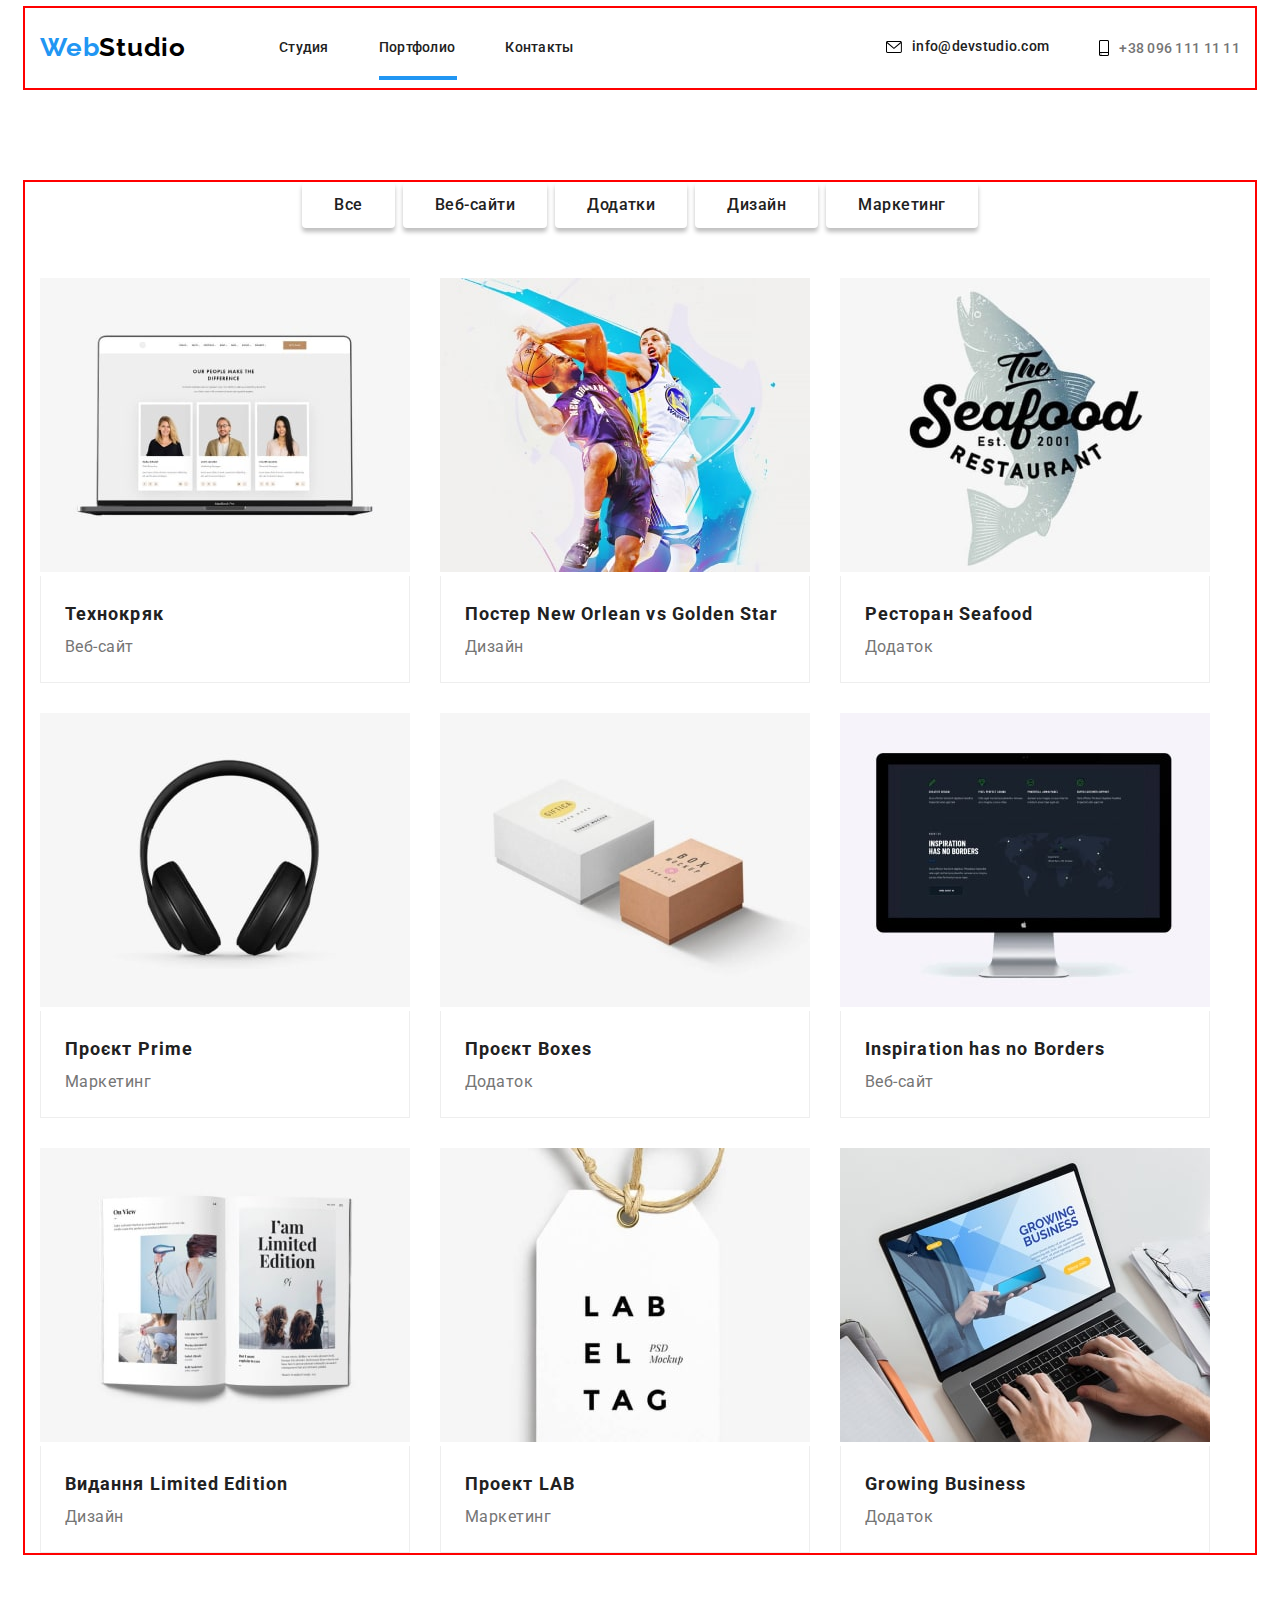
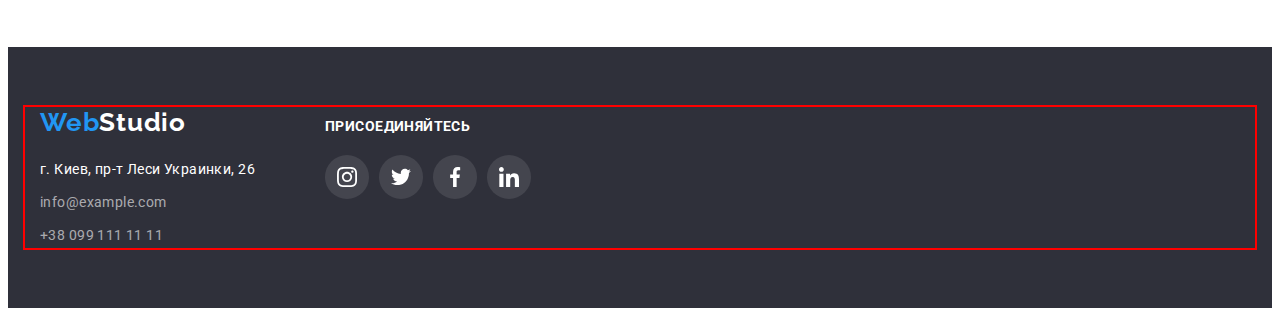
==== commit 9fd966fb: "Summary" ====
--- a/portfolio.html
+++ b/portfolio.html
@@ -18,7 +18,7 @@
       crossorigin="anonymous"
       referrerpolicy="no-referrer"
     />
-    ">
+
     <link rel="stylesheet" href="./css/styles.css" />
   </head>
   <body>
--- a/css/styles.css
+++ b/css/styles.css
@@ -90,10 +90,10 @@
   line-height: 1.14;
   letter-spacing: 0.02em;
   color: #212121;
-  transition-property: color, background-color, box-shadow;
+  transition-property: color;
   transition-duration: 250ms;
   transition-timing-function: cubic-bezier(0.4, 0, 0.2, 1)
-  transition: fill 250ms cubic-bezier(0.4, 0, 0.2, 1);
+
    position: relative;
 }
 .header-item:not(:last-child) {
@@ -107,7 +107,7 @@
   background-color: #2196f3;
   display: block;
   position: absolute;
-  top: 45px;
+  top: 76px;
 } 
 .emphas::after {
 content:'';
@@ -116,7 +116,7 @@
   background-color: #2196f3;
   display: block;
   position: absolute;
-  top: 45px;
+  top: 76px;
 
 }
 
@@ -394,7 +394,7 @@
   align-items: center;
   display: flex;
   fill: #afb1b8;
-  transition: background-color 250ms cubic-bezier(0.4, 0, 0.2, 1);
+  transition: color 250ms cubic-bezier(0.4, 0, 0.2, 1);
 }
 .clients-link:last-child {
   margin-right: 0;
@@ -499,7 +499,7 @@
   width: 100%;
   height: 100%;
   background-color: rgba(48, 48, 48, 0.467);
-  transition: opacity 250ms linear, visibility 250ms;
+  transition: opacity 250ms linear, visibility 250ms linear;
 }
 .modal {
   position: absolute;
@@ -616,11 +616,9 @@
   padding-left: 24px;
   border: 1px solid #eeeeee;
   border-top: none;
-  box-shadow: 0px 4px 4px rgba(0, 0, 0, 0.15);
- 
-}
-
-#EEEEEE .portfolio-after-title {
+}
+
+.portfolio-after-title {
   font-weight: 400;
   font-size: 16px;
   line-height: 30px;
@@ -634,7 +632,7 @@
 }
 .portfolio-top-link {
   display: block;
-   box-shadow: 0px 1px 1px rgba(0, 0, 0, 0.12), 0px 4px 4px rgba(0, 0, 0, 0.06), 1px 4px 6px rgba(0, 0, 0, 0.16);
+   text-decoration: none;
    background-color: transparent;
 transition-property:  box-shadow;
 transition-duration: 250ms;
